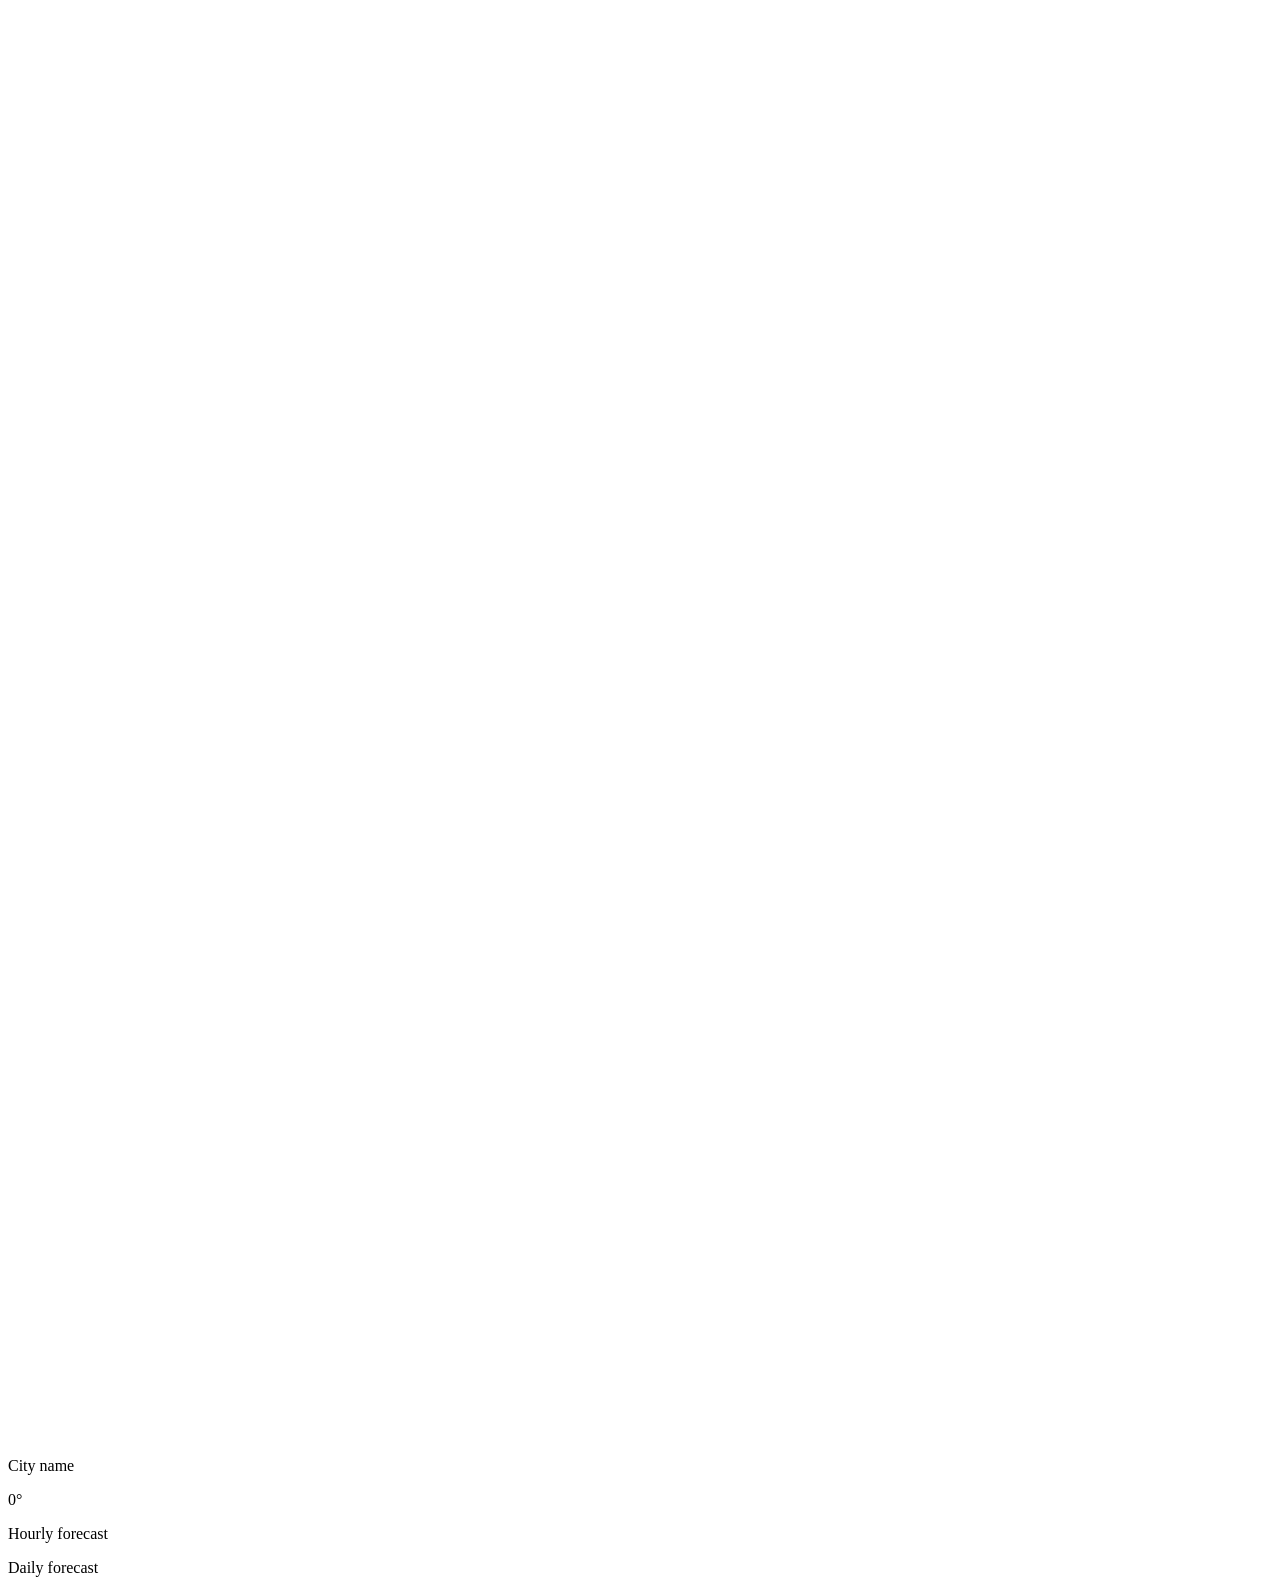
==== weather/index.html @ d427a945 "Create index.html" ====
<!DOCTYPE html>
<html lang="en">
<head>
    <meta charset="UTF-8">
    <meta name="viewport" content="width=device-width, initial-scale=1">
    <title>Weather app</title>

    <link rel="preconnect" href="https://fonts.googleapis.com">
    <link rel="preconnect" href="https://fonts.gstatic.com" crossorigin>
    <link href="https://fonts.googleapis.com/css2?family=Host+Grotesk:ital,wght@0,300..800;1,300..800&family=Nunito+Sans:ital,opsz,wght@0,6..12,200..1000;1,6..12,200..1000&display=swap" rel="stylesheet">
    <link rel="stylesheet" type="text/css" href="./styles.css">
    <script src="https://code.jquery.com/jquery-3.7.1.js"></script>
    <script type="text/javascript" src="./scripts.js"></script>
</head>
<body>
    <div id="weather-background" weather="clear" time="dawn" transition="transition-0">
        <div id="sun"></div>
        <svg class="cloud" type="round" viewBox="0 0 509 287" fill="none" xmlns="http://www.w3.org/2000/svg" preserveAspectRatio="none">
            <path class="base" d="M0 160L30 256L46 274L146 246C156 254 180 272.8 196 284C216 298 266 256 276 256C286 256 327.5 238 361.5 256C395.5 274 418 234 460 256C502 278 496 218 506 196C516 174 488 138 476 112C464 86 414 60 404 42C396 27.6 322 36 286 42L212 12L176 0H146L104 42V76L46 112L0 160Z"/>
            <path class="base-secondary" d="M0 160L30 256L46 274L146 246C156 254 180 272.8 196 284C216 298 266 256 276 256C286 256 327.5 238 361.5 256C395.5 274 418 234 460 256C502 278 496 218 506 196C516 174 488 138 476 112C464 86 414 60 404 42C396 27.6 322 36 286 42L212 12L176 0H146L104 42V76L46 112L0 160Z"/>
            <path class="shadow" d="M44 181.666H142L236 219.666L330 203.666L442 181.666L507.89 188.854C507.587 191.243 506.975 193.521 506 195.666C496 217.666 502 277.666 460 255.666C418 233.666 396 273.666 362 255.666C328 237.666 286 255.666 276 255.666C266 255.666 216 297.666 196 283.666C180 272.466 156 253.666 146 245.666L46 273.666L30 255.666L0 159.666L0.637695 159L44 181.666Z"/>
            <path class="shadow-secondary" d="M44 181.666H142L236 219.666L330 203.666L442 181.666L507.89 188.854C507.587 191.243 506.975 193.521 506 195.666C496 217.666 502 277.666 460 255.666C418 233.666 396 273.666 362 255.666C328 237.666 286 255.666 276 255.666C266 255.666 216 297.666 196 283.666C180 272.466 156 253.666 146 245.666L46 273.666L30 255.666L0 159.666L0.637695 159L44 181.666Z"/>
        </svg>
        <svg class="cloud" type="round" viewBox="0 0 509 287" fill="none" xmlns="http://www.w3.org/2000/svg" preserveAspectRatio="none">
            <path class="base" d="M0 160L30 256L46 274L146 246C156 254 180 272.8 196 284C216 298 266 256 276 256C286 256 327.5 238 361.5 256C395.5 274 418 234 460 256C502 278 496 218 506 196C516 174 488 138 476 112C464 86 414 60 404 42C396 27.6 322 36 286 42L212 12L176 0H146L104 42V76L46 112L0 160Z"/>
            <path class="base-secondary" d="M0 160L30 256L46 274L146 246C156 254 180 272.8 196 284C216 298 266 256 276 256C286 256 327.5 238 361.5 256C395.5 274 418 234 460 256C502 278 496 218 506 196C516 174 488 138 476 112C464 86 414 60 404 42C396 27.6 322 36 286 42L212 12L176 0H146L104 42V76L46 112L0 160Z"/>
            <path class="shadow" d="M44 181.666H142L236 219.666L330 203.666L442 181.666L507.89 188.854C507.587 191.243 506.975 193.521 506 195.666C496 217.666 502 277.666 460 255.666C418 233.666 396 273.666 362 255.666C328 237.666 286 255.666 276 255.666C266 255.666 216 297.666 196 283.666C180 272.466 156 253.666 146 245.666L46 273.666L30 255.666L0 159.666L0.637695 159L44 181.666Z"/>
            <path class="shadow-secondary" d="M44 181.666H142L236 219.666L330 203.666L442 181.666L507.89 188.854C507.587 191.243 506.975 193.521 506 195.666C496 217.666 502 277.666 460 255.666C418 233.666 396 273.666 362 255.666C328 237.666 286 255.666 276 255.666C266 255.666 216 297.666 196 283.666C180 272.466 156 253.666 146 245.666L46 273.666L30 255.666L0 159.666L0.637695 159L44 181.666Z"/>
        </svg>
    </div>
    <div id="screen">
        <div class="bokeh"></div>
        <div class="bokeh"></div>
        <div class="bokeh"></div>
        <div class="bokeh"></div>
        <div class="bokeh"></div>
        <div class="weather" wind="none" type="rain" style="display: none">
            <div class="particle"></div>
            <div class="particle"></div>
            <div class="particle"></div>
            <div class="particle"></div>
            <div class="particle"></div>
            <div class="particle"></div>
            <div class="particle"></div>
            <div class="particle"></div>
            <div class="particle"></div>
            <div class="particle"></div>
            <div class="particle"></div>
            <div class="particle"></div>
            <div class="particle"></div>
            <div class="particle"></div>
            <div class="particle"></div>
        </div>
    </div>
    <div id="UI">
        <div id="top-section">
            <p id="city-name">City name</p>
            <p id="current-temp">0°</p>
        </div>
        <div id="hourly-forecast">
            <p class="forecast-heading">Hourly forecast</p>
            <div class="tiles"></div>
        </div>
        <div id="daily-forecast">
            <p class="forecast-heading">Daily forecast</p>
            <div class="tiles"></div>
        </div>
    </div>
</body>
</html>
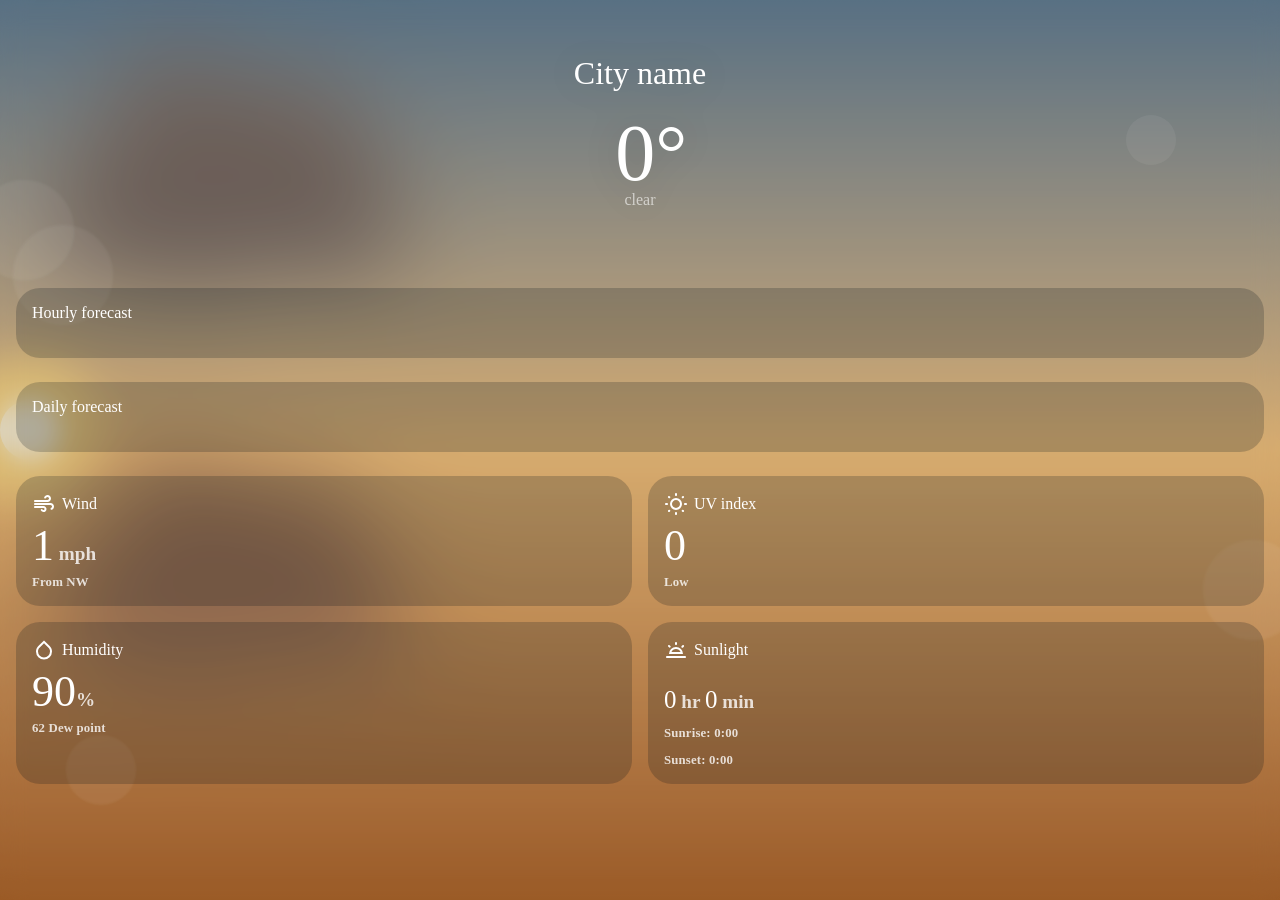
==== commit d5eb49c0: "Update index.html" ====
--- a/weather/index.html
+++ b/weather/index.html
@@ -56,6 +56,7 @@
         <div id="top-section">
             <p id="city-name">City name</p>
             <p id="current-temp">0°</p>
+            <p id="weather-description">clear</p>
         </div>
         <div id="hourly-forecast">
             <p class="forecast-heading">Hourly forecast</p>
@@ -65,6 +66,41 @@
             <p class="forecast-heading">Daily forecast</p>
             <div class="tiles"></div>
         </div>
+        <div id="additional-detail">
+            <div id="wind" class="large-tile">
+                <div class="heading-group">
+                    <svg class="icon" xmlns="http://www.w3.org/2000/svg" height="24px" viewBox="0 -960 960 960" width="24px" fill="#1f1f1f"><path d="M460-160q-32 0-59.5-16T356-220q-11-20-.5-40t32.5-20q13 0 23 8t18 18q5 7 13.5 10.5T460-240q17 0 28.5-11.5T500-280q0-17-11.5-28.5T460-320H120q-17 0-28.5-11.5T80-360q0-17 11.5-28.5T120-400h340q50 0 85 35t35 85q0 50-35 85t-85 35ZM120-560q-17 0-28.5-11.5T80-600q0-17 11.5-28.5T120-640h500q25 0 42.5-17.5T680-700q0-25-17.5-42.5T620-760q-16 0-30 7.5T568-731q-7 12-17 21.5t-24 9.5q-20 0-32.5-15t-6.5-32q14-42 50.5-67.5T620-840q58 0 99 41t41 99q0 58-41 99t-99 41H120Zm678 308q-20 9-39-2.5T740-288q0-14 9.5-23.5T771-328q14-8 21.5-22t7.5-30q0-25-17.5-42.5T740-440H120q-17 0-28.5-11.5T80-480q0-17 11.5-28.5T120-520h620q58 0 99 41t41 99q0 42-22 76.5T798-252Z"/></svg>
+                    <p class="forecast-heading">Wind</p>
+                </div>
+                <p class="result"><span class="big-number">1</span> mph</p>
+                <p class="result-caption">From NW</p>
+            </div>
+            <div id="uv-index" class="large-tile">
+                <div class="heading-group">
+                    <svg class="icon" xmlns="http://www.w3.org/2000/svg" height="24px" viewBox="0 -960 960 960" width="24px" fill="#1f1f1f"><path d="M440-840v-40q0-17 11.5-28.5T480-920q17 0 28.5 11.5T520-880v40q0 17-11.5 28.5T480-800q-17 0-28.5-11.5T440-840Zm0 760v-40q0-17 11.5-28.5T480-160q17 0 28.5 11.5T520-120v40q0 17-11.5 28.5T480-40q-17 0-28.5-11.5T440-80Zm440-360h-40q-17 0-28.5-11.5T800-480q0-17 11.5-28.5T840-520h40q17 0 28.5 11.5T920-480q0 17-11.5 28.5T880-440Zm-760 0H80q-17 0-28.5-11.5T40-480q0-17 11.5-28.5T80-520h40q17 0 28.5 11.5T160-480q0 17-11.5 28.5T120-440Zm670-293-14 14q-11 11-27.5 11T720-720q-11-11-11.5-27.5T719-776l15-15q11-12 28-12t29 12q12 12 11.5 29T790-733ZM241-184l-15 15q-11 12-28 12t-29-12q-12-12-11.5-29t12.5-29l14-14q11-11 27.5-11t28.5 12q11 11 11.5 27.5T241-184Zm492 14-14-14q-11-11-11-27.5t12-28.5q11-11 27.5-11.5T776-241l15 15q12 11 12 28t-12 29q-12 12-29 11.5T733-170ZM184-719l-15-15q-12-11-12-28t12-29q12-12 29-11.5t29 12.5l14 14q11 11 11 27.5T240-720q-11 11-27.5 11.5T184-719Zm126 409q-70-70-70-170t70-170q70-70 170-70t170 70q70 70 70 170t-70 170q-70 70-170 70t-170-70Zm283.5-56.5Q640-413 640-480t-46.5-113.5Q547-640 480-640t-113.5 46.5Q320-547 320-480t46.5 113.5Q413-320 480-320t113.5-46.5ZM480-480Z"/></svg>
+                    <p class="forecast-heading">UV index</p>
+                </div>
+                <p class="result"><span class="big-number">0</span></p>
+                <p class="result-caption">Low</p>
+            </div>
+            <div id="humidity" class="large-tile">
+                <div class="heading-group">
+                    <svg class="icon" xmlns="http://www.w3.org/2000/svg" height="24px" viewBox="0 -960 960 960" width="24px" fill="#1f1f1f"><path d="M480-100q-133 0-226.5-92T160-416q0-63 24.5-120.5T254-638l226-222 226 222q45 44 69.5 101.5T800-416q0 132-93.5 224T480-100Zm170-148.5Q720-317 720-416q0-47-18-89.5T650-580L480-748 310-580q-34 32-52 74.5T240-416q0 99 70 167.5T480-180q100 0 170-68.5Z"/></svg>
+                    <p class="forecast-heading">Humidity</p>
+                </div>
+                <p class="result"><span class="big-number">90</span>%</p>
+                <p class="result-caption">62 Dew point</p>
+            </div>
+            <div id="sunlight" class="large-tile">
+                <div class="heading-group">
+                    <svg class="icon" xmlns="http://www.w3.org/2000/svg" height="24px" viewBox="0 -960 960 960" width="24px" fill="#1f1f1f"><path d="M792-670q11 11 11 28t-11 28l-29 29q-12 12-28.5 12T706-585q-12-12-11.5-28.5T707-642l29-29q12-11 28.5-10.5T792-670ZM120-160q-17 0-28.5-11.5T80-200q0-17 11.5-28.5T120-240h720q17 0 28.5 11.5T880-200q0 17-11.5 28.5T840-160H120Zm388.5-628.5Q520-777 520-760v40q0 17-11.5 28.5T480-680q-17 0-28.5-11.5T440-720v-40q0-17 11.5-28.5T480-800q17 0 28.5 11.5ZM170-672q11-11 28-11t28 11l29 29q12 12 12 28.5T255-586q-12 11-29 11t-28-12l-29-29q-11-12-10.5-28.5T170-672Zm127 272h366q-23-54-72-87t-111-33q-62 0-111 33t-72 87Zm-97 80q0-117 81.5-198.5T480-600q117 0 198.5 81.5T760-320H200Zm280-80Z"/></svg>
+                    <p class="forecast-heading">Sunlight</p>
+                </div>
+                <p class="result"><span id="day-hours" class="big-number">0</span> hr <span id="day-minutes" class="big-number">0</span> min</p>
+                <p class="result-caption">Sunrise: <span id="sunrise">0:00</span></p>
+                <p class="result-caption">Sunset: <span id="sunset">0:00</span></p>
+            </div>
+        </div>
     </div>
 </body>
 </html>
--- a/weather/styles.css
+++ b/weather/styles.css
@@ -0,0 +1,997 @@
+:root {
+    --bg-clear-dawn-a: rgb(90, 114, 133);
+    --bg-clear-dawn-b: rgb(249, 189, 108);
+    --bg-clear-dawn-c: rgb(173, 87, 16);
+    --bg-clear-day-a: rgb(145, 202, 255);
+    --bg-clear-day-b: rgb(166, 212, 255);
+    --bg-clear-day-c: rgb(188, 223, 255);
+    --bg-clear-dusk-a: rgb(135, 130, 178);
+    --bg-clear-dusk-b: rgb(215, 84, 105);
+    --bg-clear-dusk-c: rgb(204, 126, 38);
+    --bg-clear-night-a: rgb(14, 37, 58);
+    --bg-clear-night-b: rgb(27, 54, 78);
+    --bg-clear-night-c: rgb(41, 71, 99);
+    --bg-cloudy-dawn-a: rgb(124, 149, 172);
+    --bg-cloudy-dawn-b: rgb(133, 140, 166);
+    --bg-cloudy-dawn-c: rgb(208, 135, 95);
+    --bg-cloudy-day-a: rgb(124, 149, 172);
+    --bg-cloudy-day-b: rgb(109, 135, 159);
+    --bg-cloudy-day-c: rgb(95, 121, 146);
+    --bg-cloudy-dusk-a: rgb(30, 44, 58);
+    --bg-cloudy-dusk-b: rgb(67, 51, 45);
+    --bg-cloudy-dusk-c: rgb(104, 58, 33);
+    --bg-cloudy-night-a: rgb(42, 55, 66);
+    --bg-cloudy-night-b: rgb(27, 40, 51);
+    --bg-cloudy-night-c: rgb(12, 25, 36);
+    --clear-dawn-cloud-base-1: rgb(114, 91, 78);
+    --clear-dawn-cloud-shadow-1: rgb(255, 227, 175);
+    --clear-dawn-cloud-base-2: rgb(158, 104, 67);
+    --clear-dawn-cloud-shadow-2: rgb(252, 204, 114);
+    --clear-day-cloud-base-1: rgb(255, 255, 255);
+    --clear-day-cloud-shadow-1: rgb(186, 222, 255);
+    --clear-day-cloud-base-2: var(--clear-day-cloud-base-1);
+    --clear-day-cloud-shadow-2: var(--clear-day-cloud-shadow-1);
+    --clear-dusk-cloud-base-1: rgb(139, 101, 148);
+    --clear-dusk-cloud-shadow-1: rgb(254, 100, 126);
+    --clear-dusk-cloud-base-2: rgb(175, 90, 90);
+    --clear-dusk-cloud-shadow-2: rgb(254, 172, 100);
+    --clear-night-cloud-base-1: rgb(35, 62, 87);
+    --clear-night-cloud-shadow-1: rgb(43, 67, 89);
+    --clear-night-cloud-base-2: var(--clear-night-cloud-base-1);
+    --clear-night-cloud-shadow-2: var(--clear-night-cloud-shadow-1);
+    --cloudy-dawn-cloud-base-1: rgb(140, 163, 186);
+    --cloudy-dawn-cloud-shadow-1: rgb(190, 155, 115);
+    --cloudy-dawn-cloud-base-2: var(--cloudy-dawn-cloud-base-1);
+    --cloudy-dawn-cloud-shadow-2: var(--cloudy-dawn-cloud-shadow-1);
+    --cloudy-day-cloud-base-1: rgb(140, 163, 186);
+    --cloudy-day-cloud-shadow-1: rgb(98, 127, 156);
+    --cloudy-day-cloud-base-2: var(--cloudy-day-cloud-base-1);
+    --cloudy-day-cloud-shadow-2: var(--cloudy-day-cloud-shadow-1);
+    --cloudy-dusk-cloud-base-1: rgb(46, 60, 71);
+    --cloudy-dusk-cloud-shadow-1: rgb(107, 72, 42);
+    --cloudy-dusk-cloud-base-2: var(--cloudy-dusk-cloud-base-1);
+    --cloudy-dusk-cloud-shadow-2: var(--cloudy-dusk-cloud-shadow-1);
+    --cloudy-night-cloud-base-1: rgb(46, 60, 71);
+    --cloudy-night-cloud-shadow-1: rgb(16, 27, 36);
+    --cloudy-night-cloud-base-2: var(--cloudy-night-cloud-base-1);
+    --cloudy-night-cloud-shadow-2: var(--cloudy-night-cloud-shadow-1);
+}
+
+:root [weather="clear"][time="dawn"] {
+    --bg-base: linear-gradient(to bottom,
+    rgb(from var(--bg-clear-dawn-a) r g b / 1),
+    rgb(from var(--bg-clear-dawn-b) r g b / 1),
+    rgb(from var(--bg-clear-dawn-c) r g b / 1));
+    --bg-secondary: linear-gradient(to bottom,
+    rgb(from var(--bg-clear-day-a) r g b / var(--bg-secondary-opacity)),
+    rgb(from var(--bg-clear-day-b) r g b / var(--bg-secondary-opacity)),
+    rgb(from var(--bg-clear-day-c) r g b / var(--bg-secondary-opacity)));
+
+    --cloud-base-1: rgb(from var(--clear-dawn-cloud-base-1) r g b / 1);
+    --cloud-base-1-secondary: rgb(from var(--clear-day-cloud-base-1) r g b / var(--bg-secondary-opacity));
+    --cloud-base-2: rgb(from var(--clear-dawn-cloud-base-2) r g b / 1);
+    --cloud-base-2-secondary: rgb(from var(--clear-day-cloud-base-2) r g b / var(--bg-secondary-opacity));
+
+    --sun-base: #FFEDCA;
+    --sun-glow: rgba(255, 211, 116, 80);
+    --sun-base-secondary: #FFFFFF;
+    --sun-glow-secondary: rgba(255, 237, 199, 20);
+    --sun-opacity: 1;
+}
+
+:root [weather="clear"][time="day"] {
+    --bg-base: linear-gradient(to bottom,
+    rgb(from var(--bg-clear-day-a) r g b / 1),
+    rgb(from var(--bg-clear-day-b) r g b / 1),
+    rgb(from var(--bg-clear-day-c) r g b / 1));
+    --bg-secondary: linear-gradient(to bottom,
+    rgb(from var(--bg-clear-dusk-a) r g b / var(--bg-secondary-opacity)),
+    rgb(from var(--bg-clear-dusk-b) r g b / var(--bg-secondary-opacity)),
+    rgb(from var(--bg-clear-dusk-c) r g b / var(--bg-secondary-opacity)));
+
+    --cloud-base-1: rgb(from var(--clear-day-cloud-base-1) r g b / 1);
+    --cloud-base-1-secondary: rgb(from var(--clear-dusk-cloud-base-1) r g b / var(--bg-secondary-opacity));
+    --cloud-base-2: rgb(from var(--clear-day-cloud-base-2) r g b / 1);
+    --cloud-base-2-secondary: rgb(from var(--clear-dusk-cloud-base-2) r g b / var(--bg-secondary-opacity));
+
+    --sun-base: #FFFFFF;
+    --sun-glow: rgba(255, 237, 199, 20);
+    --sun-base-secondary: #FFE1A8;
+    --sun-glow-secondary: rgba(255, 156, 85, 80);
+    --sun-opacity: 1;
+}
+
+:root [weather="clear"][time="dusk"] {
+    --bg-base: linear-gradient(to bottom,
+    rgb(from var(--bg-clear-dusk-a) r g b / 1),
+    rgb(from var(--bg-clear-dusk-b) r g b / 1),
+    rgb(from var(--bg-clear-dusk-c) r g b / 1));
+    --bg-secondary: linear-gradient(to bottom,
+    rgb(from var(--bg-clear-night-a) r g b / var(--bg-secondary-opacity)),
+    rgb(from var(--bg-clear-night-b) r g b / var(--bg-secondary-opacity)),
+    rgb(from var(--bg-clear-night-c) r g b / var(--bg-secondary-opacity)));
+
+    --cloud-base-1: rgb(from var(--clear-dusk-cloud-base-1) r g b / 1);
+    --cloud-base-1-secondary: rgb(from var(--clear-night-cloud-base-1) r g b / var(--bg-secondary-opacity));
+    --cloud-base-2: rgb(from var(--clear-dusk-cloud-base-2) r g b / 1);
+    --cloud-base-2-secondary: rgb(from var(--clear-night-cloud-base-2) r g b / var(--bg-secondary-opacity));
+
+    --sun-base: #FFE1A8;
+    --sun-glow: rgba(255, 156, 85, 80);
+    --sun-base-secondary: #FFE1A8;
+    --sun-glow-secondary: rgba(255, 156, 85, 80);
+    --sun-opacity: calc(1 - var(--bg-secondary-opacity));
+}
+
+:root [weather="clear"][time="night"] {
+    --bg-base: linear-gradient(to bottom,
+    rgb(from var(--bg-clear-night-a) r g b / 1),
+    rgb(from var(--bg-clear-night-b) r g b / 1),
+    rgb(from var(--bg-clear-night-c) r g b / 1));
+    --bg-secondary: linear-gradient(to bottom,
+    rgb(from var(--bg-clear-dawn-a) r g b / var(--bg-secondary-opacity)),
+    rgb(from var(--bg-clear-dawn-b) r g b / var(--bg-secondary-opacity)),
+    rgb(from var(--bg-clear-dawn-c) r g b / var(--bg-secondary-opacity)));
+
+    --cloud-base-1: rgb(from var(--clear-night-cloud-base-1) r g b / 1);
+    --cloud-base-1-secondary: rgb(from var(--clear-dawn-cloud-base-1) r g b / var(--bg-secondary-opacity));
+    --cloud-base-2: rgb(from var(--clear-night-cloud-base-2) r g b / 1);
+    --cloud-base-2-secondary: rgb(from var(--clear-dawn-cloud-base-2) r g b / var(--bg-secondary-opacity));
+
+    --sun-base: #FFEDCA;
+    --sun-glow: rgba(255, 211, 116, 80);
+    --sun-base-secondary: transparent;
+    --sun-glow-secondary: rgba(255, 156, 85, 0);
+    --sun-opacity: calc(0 + var(--bg-secondary-opacity));
+}
+
+:root [weather="cloudy"][time="dawn"] {
+    --bg-base: linear-gradient(to bottom,
+    rgb(from var(--bg-cloudy-dawn-a) r g b / 1),
+    rgb(from var(--bg-cloudy-dawn-b) r g b / 1),
+    rgb(from var(--bg-cloudy-dawn-c) r g b / 1));
+    --bg-secondary: linear-gradient(to bottom,
+    rgb(from var(--bg-cloudy-day-a) r g b / var(--bg-secondary-opacity)),
+    rgb(from var(--bg-cloudy-day-b) r g b / var(--bg-secondary-opacity)),
+    rgb(from var(--bg-cloudy-day-c) r g b / var(--bg-secondary-opacity)));
+
+    --cloud-base-1: rgb(from var(--cloudy-dawn-cloud-base-1) r g b / 1);
+    --cloud-base-1-secondary: rgb(from var(--cloudy-day-cloud-base-1) r g b / var(--bg-secondary-opacity));
+    --cloud-base-2: rgb(from var(--cloudy-dawn-cloud-base-2) r g b / 1);
+    --cloud-base-2-secondary: rgb(from var(--cloudy-day-cloud-base-2) r g b / var(--bg-secondary-opacity));
+
+    --sun-base: transparent;
+    --sun-glow: rgba(255, 156, 85, 0);
+    --sun-base-secondary: transparent;
+    --sun-glow-secondary: rgba(255, 156, 85, 0);
+    --sun-opacity: 0;
+}
+
+:root [weather="cloudy"][time="day"] {
+    --bg-base: linear-gradient(to bottom,
+    rgb(from var(--bg-cloudy-day-a) r g b / 1),
+    rgb(from var(--bg-cloudy-day-b) r g b / 1),
+    rgb(from var(--bg-cloudy-day-c) r g b / 1));
+    --bg-secondary: linear-gradient(to bottom,
+    rgb(from var(--bg-cloudy-dusk-a) r g b / var(--bg-secondary-opacity)),
+    rgb(from var(--bg-cloudy-dusk-b) r g b / var(--bg-secondary-opacity)),
+    rgb(from var(--bg-cloudy-dusk-c) r g b / var(--bg-secondary-opacity)));
+
+    --cloud-base-1: rgb(from var(--cloudy-day-cloud-base-1) r g b / 1);
+    --cloud-base-1-secondary: rgb(from var(--cloudy-dusk-cloud-base-1) r g b / var(--bg-secondary-opacity));
+    --cloud-base-2: rgb(from var(--cloudy-day-cloud-base-2) r g b / 1);
+    --cloud-base-2-secondary: rgb(from var(--cloudy-dusk-cloud-base-2) r g b / var(--bg-secondary-opacity));
+
+    --sun-base: transparent;
+    --sun-glow: rgba(255, 156, 85, 0);
+    --sun-base-secondary: transparent;
+    --sun-glow-secondary: rgba(255, 156, 85, 0);
+    --sun-opacity: 0;
+}
+
+:root [weather="cloudy"][time="dusk"] {
+    --bg-base: linear-gradient(to bottom,
+    rgb(from var(--bg-cloudy-dusk-a) r g b / 1),
+    rgb(from var(--bg-cloudy-dusk-b) r g b / 1),
+    rgb(from var(--bg-cloudy-dusk-c) r g b / 1));
+    --bg-secondary: linear-gradient(to bottom,
+    rgb(from var(--bg-cloudy-night-a) r g b / var(--bg-secondary-opacity)),
+    rgb(from var(--bg-cloudy-night-b) r g b / var(--bg-secondary-opacity)),
+    rgb(from var(--bg-cloudy-night-c) r g b / var(--bg-secondary-opacity)));
+
+    --cloud-base-1: rgb(from var(--cloudy-dusk-cloud-base-1) r g b / 1);
+    --cloud-base-1-secondary: rgb(from var(--cloudy-night-cloud-base-1) r g b / var(--bg-secondary-opacity));
+    --cloud-base-2: rgb(from var(--cloudy-dusk-cloud-base-2) r g b / 1);
+    --cloud-base-2-secondary: rgb(from var(--cloudy-night-cloud-base-2) r g b / var(--bg-secondary-opacity));
+
+    --sun-base: transparent;
+    --sun-glow: rgba(255, 156, 85, 0);
+    --sun-base-secondary: transparent;
+    --sun-glow-secondary: rgba(255, 156, 85, 0);
+    --sun-opacity: 0;
+}
+
+:root [weather="cloudy"][time="night"] {
+    --bg-base: linear-gradient(to bottom,
+    rgb(from var(--bg-cloudy-night-a) r g b / 1),
+    rgb(from var(--bg-cloudy-night-b) r g b / 1),
+    rgb(from var(--bg-cloudy-night-c) r g b / 1));
+    --bg-secondary: linear-gradient(to bottom,
+    rgb(from var(--bg-cloudy-dawn-a) r g b / var(--bg-secondary-opacity)),
+    rgb(from var(--bg-cloudy-dawn-b) r g b / var(--bg-secondary-opacity)),
+    rgb(from var(--bg-cloudy-dawn-c) r g b / var(--bg-secondary-opacity)));
+
+    --cloud-base-1: rgb(from var(--cloudy-night-cloud-base-1) r g b / 1);
+    --cloud-base-1-secondary: rgb(from var(--cloudy-dawn-cloud-base-1) r g b / var(--bg-secondary-opacity));
+    --cloud-base-2: rgb(from var(--cloudy-night-cloud-base-2) r g b / 1);
+    --cloud-base-2-secondary: rgb(from var(--cloudy-dawn-cloud-base-2) r g b / var(--bg-secondary-opacity));
+
+    --sun-base: transparent;
+    --sun-glow: rgba(255, 156, 85, 0);
+    --sun-base-secondary: transparent;
+    --sun-glow-secondary: rgba(255, 156, 85, 0);
+    --sun-opacity: 0;
+}
+
+:root [transition="transition-0"] {
+    --bg-secondary-opacity: 0;
+    --sun-up: 0;
+    --sun-down: 1;
+}
+
+:root [transition="transition-10"] {
+    --bg-secondary-opacity: 0.1;
+    --sun-up: 0.1;
+    --sun-down: 0.9;
+}
+
+:root [transition="transition-20"] {
+    --bg-secondary-opacity: 0.2;
+    --sun-up: 0.2;
+    --sun-down: 0.8;
+}
+
+:root [transition="transition-30"] {
+    --bg-secondary-opacity: 0.3;
+    --sun-up: 0.3;
+    --sun-down: 0.7;
+}
+
+:root [transition="transition-40"] {
+    --bg-secondary-opacity: 0.4;
+    --sun-up: 0.4;
+    --sun-down: 0.6;
+}
+
+:root [transition="transition-50"] {
+    --bg-secondary-opacity: 0.5;
+    --sun-up: 0.5;
+    --sun-down: 0.5;
+}
+
+:root [transition="transition-60"] {
+    --bg-secondary-opacity: 0.6;
+    --sun-up: 0.6;
+    --sun-down: 0.4;
+}
+
+:root [transition="transition-70"] {
+    --bg-secondary-opacity: 0.7;
+    --sun-up: 0.7;
+    --sun-down: 0.3;
+}
+
+:root [transition="transition-80"] {
+    --bg-secondary-opacity: 0.8;
+    --sun-up: 0.8;
+    --sun-down: 0.2;
+}
+
+:root [transition="transition-90"] {
+    --bg-secondary-opacity: 0.9;
+    --sun-up: 0.9;
+    --sun-down: 0.1;
+}
+
+#top-section {
+    display: flex;
+    min-height: 200px;
+    padding: 24px;
+    flex-direction: column;
+    gap: 16px;
+    align-items: center;
+    justify-content: center;
+    filter: drop-shadow(0px 0px  16px rgba(0, 0, 0, 0.125));
+}
+
+#top-section #city-name {
+    font-size: 2rem;
+    margin: 0;
+}
+
+#top-section #current-temp {
+    font-size: 5rem;
+    margin: 0;
+    margin-left: 0.28em;
+}
+
+.weather {
+    height: 100%;
+}
+
+.weather[wind="none"] {
+
+}
+
+.weather[wind="wind"] {
+    rotate: 17deg;
+}
+
+[type="rain"] .particle {
+    height: 148px;
+    width: 1px;
+    border-radius: 148px;
+    background-color: white;
+    opacity: 0.08;
+    left: 40px;
+    top: 30px;
+    position: absolute;
+    animation: rain 0.35s linear infinite;
+}
+
+[type="snow"] .particle {
+    height: 6px;
+    width: 6px;
+    border-radius: 148px;
+    background-color: white;
+    opacity: 0.75;
+    left: 40px;
+    top: 30px;
+    position: absolute;
+    animation: snow 3s linear infinite;
+}
+
+[type="rain"] .particle:nth-child(12n) {
+    left: 25%;
+    animation-delay: -0.05s;
+    animation-duration: 0.38s;
+}
+
+[type="rain"] .particle:nth-child(12n + 1) {
+    left: 45%;
+    animation-delay: -0.1s;
+}
+
+[type="rain"] .particle:nth-child(12n + 2) {
+    left: 60%;
+    animation-delay: -0.025s;
+    animation-duration: 0.45s;
+}
+
+[type="rain"] .particle:nth-child(12n + 3) {
+    left: 85%;
+    animation-delay: -0.075s;
+    animation-duration: 0.38s;
+}
+
+[type="rain"] .particle:nth-child(12n + 4) {
+    left: 15%;
+    animation-delay: -0.0025s;
+    animation-duration: 0.4s;
+}
+
+[type="rain"] .particle:nth-child(12n + 5) {
+    left: 20%;
+    animation-delay: -0.063s;
+}
+
+[type="rain"] .particle:nth-child(12n + 6) {
+    left: 55%;
+    animation-delay: -0.042s;
+    animation-duration: 0.39s;
+}
+
+[type="rain"] .particle:nth-child(12n + 7) {
+    left: 95%;
+    animation-delay: -0.25s;
+    animation-duration: 0.4s;
+}
+
+[type="rain"] .particle:nth-child(12n + 8) {
+    left: 82%;
+    animation-delay: -0.05s;
+    animation-duration: 0.5s;
+}
+
+[type="rain"] .particle:nth-child(12n) {
+    left: 25%;
+    animation-delay: -0.05s;
+    animation-duration: 0.38s;
+}
+
+[type="rain"] .particle:nth-child(12n + 1) {
+    left: 45%;
+    animation-delay: -0.1s;
+}
+
+[type="rain"] .particle:nth-child(12n + 2) {
+    left: 60%;
+    animation-delay: -0.025s;
+    animation-duration: 0.45s;
+}
+
+[type="rain"] .particle:nth-child(12n + 3) {
+    left: 85%;
+    animation-delay: -0.075s;
+    animation-duration: 0.38s;
+}
+
+[type="rain"] .particle:nth-child(12n + 4) {
+    left: 15%;
+    animation-delay: -0.0025s;
+    animation-duration: 0.4s;
+}
+
+[type="rain"] .particle:nth-child(12n + 5) {
+    left: 20%;
+    animation-delay: -0.063s;
+}
+
+[type="rain"] .particle:nth-child(12n + 6) {
+    left: 55%;
+    animation-delay: -0.042s;
+    animation-duration: 0.39s;
+}
+
+[type="rain"] .particle:nth-child(12n + 7) {
+    left: 95%;
+    animation-delay: -0.25s;
+    animation-duration: 0.4s;
+}
+
+[type="rain"] .particle:nth-child(12n + 8) {
+    left: 82%;
+    animation-delay: -0.05s;
+    animation-duration: 0.5s;
+}
+
+[type="rain"] .particle:nth-child(12n) {
+    left: 25%;
+    animation-delay: -0.05s;
+    animation-duration: 0.38s;
+}
+
+[type="rain"] .particle:nth-child(12n + 1) {
+    left: 45%;
+    animation-delay: -0.1s;
+}
+
+[type="rain"] .particle:nth-child(12n + 2) {
+    left: 60%;
+    animation-delay: -0.025s;
+    animation-duration: 0.45s;
+}
+
+[type="rain"] .particle:nth-child(12n + 3) {
+    left: 85%;
+    animation-delay: -0.075s;
+    animation-duration: 0.38s;
+}
+
+[type="rain"] .particle:nth-child(12n + 4) {
+    left: 15%;
+    animation-delay: -0.0025s;
+    animation-duration: 0.4s;
+}
+
+[type="rain"] .particle:nth-child(12n + 5) {
+    left: 20%;
+    animation-delay: -0.063s;
+}
+
+[type="rain"] .particle:nth-child(12n + 6) {
+    left: 55%;
+    animation-delay: -0.042s;
+    animation-duration: 0.39s;
+}
+
+[type="rain"] .particle:nth-child(12n + 7) {
+    left: 95%;
+    animation-delay: -0.25s;
+    animation-duration: 0.4s;
+}
+
+[type="rain"] .particle:nth-child(12n + 8) {
+    left: 82%;
+    animation-delay: -0.05s;
+    animation-duration: 0.5s;
+}
+
+[type="rain"] .particle:nth-child(12n + 9) {
+    left: 51%;
+    animation-delay: -0.05s;
+    animation-duration: 0.58s;
+}
+
+[type="rain"] .particle:nth-child(12n + 10) {
+    left: 12%;
+    animation-delay: -0.05s;
+    animation-duration: 0.61s;
+}
+
+[type="snow"] .particle:nth-child(12n) {
+    left: 25%;
+    animation-delay: -0.05s;
+    animation-duration: 3.8s;
+}
+
+[type="snow"] .particle:nth-child(12n + 1) {
+    left: 45%;
+    animation-delay: -0.1s;
+    animation-duration: 4.2s;
+}
+
+[type="snow"] .particle:nth-child(12n + 2) {
+    left: 60%;
+    animation-delay: -0.025s;
+    animation-duration: 5s;
+}
+
+[type="snow"] .particle:nth-child(12n + 3) {
+    left: 85%;
+    animation-delay: -0.075s;
+    animation-duration: 3s;
+}
+
+[type="snow"] .particle:nth-child(12n + 4) {
+    left: 15%;
+    animation-delay: -0.0025s;
+    animation-duration: 4s;
+}
+
+[type="snow"] .particle:nth-child(12n + 5) {
+    left: 20%;
+    animation-delay: -0.063s;
+    animation-duration: 7.5s;
+}
+
+[type="snow"] .particle:nth-child(12n + 6) {
+    left: 55%;
+    animation-delay: -0.042s;
+    animation-duration: 3.5s;
+}
+
+[type="snow"] .particle:nth-child(12n + 7) {
+    left: 95%;
+    animation-delay: -0.25s;
+    animation-duration: 2.4s;
+}
+
+[type="snow"] .particle:nth-child(12n + 8) {
+    left: 82%;
+    animation-delay: -0.05s;
+    animation-duration: 6.5s;
+}
+
+[type="snow"] .particle:nth-child(12n + 9) {
+    left: 51%;
+    animation-delay: -0.05s;
+    animation-duration: 5.8s;
+}
+
+[type="snow"] .particle:nth-child(12n + 10) {
+    left: 12%;
+    animation-delay: -0.05s;
+    animation-duration: 6.1s;
+}
+
+#screen [type="snow"] .particle {
+    opacity: 0.45;
+}
+
+#screen .particle {
+    filter: blur(2px);
+    transform: translateX(-5%);
+}
+
+body {
+    height: 100%;
+    width: 100%;
+    box-sizing: border-box;
+    margin: 0;
+}
+
+#weather-background {
+    height: 100vh;
+    width: 100%;
+    box-sizing: border-box;
+    top: 0;
+    left: 0;
+    position: sticky;
+    background-image:
+            var(--bg-secondary),
+            var(--bg-base);
+    overflow: hidden;
+}
+
+#screen {
+    height: 100vh;
+    width: 100%;
+    box-sizing: border-box;
+    top: 0;
+    left: 0;
+    position: sticky;
+    background-color: rgb(80 107 126 / 0.2);
+    backdrop-filter: blur(12px);
+    overflow: hidden;
+    margin-top: -100vh;
+}
+
+#UI {
+    height: 100%;
+    width: 100%;
+    box-sizing: border-box;
+    top: 0;
+    left: 0;
+    position: absolute;
+    padding: 16px;
+    display: flex;
+    flex-direction: column;
+    gap: 24px;
+    overflow: scroll;
+    -ms-overflow-style: none;
+}
+
+.forecast-heading {
+    margin: 0px 0px 8px;
+    font-weight: 500;
+}
+
+#hourly-forecast, #daily-forecast, .large-tile {
+    background-color: rgb(2 17 27 / 0.2);
+    min-height: 70px;
+    border-radius: 24px;
+    display: flex;
+    flex-direction: column;
+    gap: 8px;
+    padding: 16px;
+    width: 100%;
+    box-sizing: border-box;
+    height: fit-content;
+    flex-shrink: 0;
+}
+
+.heading-group {
+    display: flex;
+    flex-direction: row;
+    gap: 6px;
+    align-items: center;
+}
+
+.result-caption {
+    font-size: 0.8rem;
+    font-weight: 600;
+    letter-spacing: 0.0125em;
+    opacity: 0.8;
+}
+
+#additional-detail {
+    display: flex;
+    flex-direction: row;
+    flex-wrap: wrap;
+    gap: 16px;
+}
+
+.large-tile {
+    width: calc(50% - 8px);
+    gap: 4px;
+}
+
+#humidity {
+    height: auto;
+}
+
+#sunlight {
+    height: unset;
+    gap: 12px;
+}
+
+#sunlight .heading-group {
+    margin-bottom: 12px;
+}
+
+#sunlight .result .big-number {
+    font-size: 1.3em;
+    font-weight: 500;
+}
+
+.large-tile p {
+    margin: 0;
+}
+
+.result {
+    font-size: 1.2rem;
+    font-weight: 600;
+    color: rgba(255, 255, 255, 0.8);
+}
+
+.result .big-number {
+    font-size: 2.75rem;
+    font-weight: 300;
+    opacity: 1;
+    color: rgba(255, 255, 255, 1);
+}
+
+#hourly-forecast .tiles, #daily-forecast .tiles {
+    border-radius: 8px;
+    display: flex;
+    flex-direction: row;
+    gap: 8px;
+    width: 100%;
+    box-sizing: border-box;
+    overflow-x: scroll;
+    overflow-y: hidden;
+    -webkit-overflow-scrolling: touch;
+    scrollbar: hidden;
+    -ms-overflow-style: none;  /* Internet Explorer 10+ */
+    scrollbar-width: none;
+    height: fit-content;
+}
+
+#hourly-forecast .tiles::-webkit-scrollbar {
+    display: none;  /* Older Safari and Chromium */
+}
+
+#weather-description {
+    margin-top: -24px;
+    opacity: 0.6;
+    font-weight: 500;
+}
+
+.tile {
+    display: flex;
+    flex-direction: column;
+    gap: 4px;
+    padding: 8px;
+    border-radius: 8px;
+    background-color: rgba(0, 0, 0, 0.2);
+    width: 72px;
+    height: fit-content;
+    box-sizing: border-box;
+    flex-shrink: 0;
+    justify-content: center;
+    align-items: center;
+}
+
+.tile .icon {
+    margin: 8px;
+}
+
+.tile p.temp-min, .tile p.temp-max {
+    font-weight: 500;
+}
+
+.tile p.time {
+    font-size: 0.8rem;
+    font-weight: 600;
+    letter-spacing: 0.025em;
+}
+
+.tile p.temp-min, p.time.date {
+    opacity: 0.55;
+}
+
+.tile p.temp-min {
+    font-size: 0.9;
+}
+
+.tile p {
+    margin: 0;
+}
+
+.icon path {
+    fill: #fff;
+}
+
+p {
+    font-family: 'Host Grotesk';
+    color: #fff;
+}
+
+.button-group {
+    display: flex;
+    flex-direction: row;
+    gap: 12px;
+}
+
+.button {
+    background-color: rgba(31, 40, 36, 0.25);
+    padding: 8px 24px;
+    border-radius: 56px;
+    width: fit-content;
+    margin-bottom: 24px;
+    cursor: pointer;
+}
+
+.button p {
+    margin: 0;
+    font-family: 'Host Grotesk';
+    color: #fff;
+}
+
+[weather="cloudy"] #sun {
+    display: none !important;
+    top: none !important;
+    left: none !important;
+}
+
+[time="dawn"] #sun {
+    top: calc(50vh - (50vh * var(--bg-secondary-opacity)));
+    left: calc(50vw - (50vw * var(--bg-secondary-opacity)));
+    left: calc(50vw * var(--bg-secondary-opacity));
+}
+
+[time="day"] #sun {
+    top: calc(50vh * var(--bg-secondary-opacity));
+    left: calc(50vw * var(--bg-secondary-opacity));
+    left: calc(50vw + (50vw * var(--bg-secondary-opacity)));
+}
+
+[time="dusk"] #sun {
+    top: calc(50vh + (50vh * var(--bg-secondary-opacity)));
+    left: calc(50vw + (50vw * var(--bg-secondary-opacity)));
+    left: calc(100vw - (50vw * var(--bg-secondary-opacity)));
+}
+
+[time="night"] #sun {
+    top: calc(100vh - (50vh * var(--bg-secondary-opacity)));
+    left: calc(100vw - (50vw * var(--bg-secondary-opacity)));
+    left: calc(50vw - (50vw * var(--bg-secondary-opacity)));
+}
+
+
+#sun {
+    height: 60px;
+    width: 60px;
+    border-radius: 200px;
+    background-color: var(--sun-base);
+    box-shadow: 0px 0px 40px 40px var(--sun-glow);
+    position: relative;
+    left: 40px;
+    opacity: var(--sun-opacity);
+    transform: translateY(-50px);
+}
+
+#sun:after {
+    position: absolute;
+    content: "";
+    top: 0;
+    left: 0;
+    height: 100%;
+    width: 100%;
+    border-radius: 200px;
+    background-color: var(--sun-base-secondary);
+    box-shadow: 0px 0px 40px 40px var(--sun-glow-secondary);
+    opacity: var(--bg-secondary-opacity);
+}
+
+.bokeh {
+    background-color: rgba(255, 255, 255, 0.06);
+    height: 100px;
+    width: 100px;
+    border-radius: 100px;
+    position: absolute;
+    top: 20%;
+    left: -2%;
+    animation: bokeh 3s linear infinite;
+    filter: blur(1.5px);
+}
+
+.bokeh:nth-child(2) {
+    top: 25%;
+    left: 1%;
+    animation-delay: -1.5s;
+}
+
+.bokeh:nth-child(3) {
+    top: 60%;
+    left: 94%;
+    animation-delay: -0.75s;
+}
+
+.bokeh:nth-child(4) {
+    transform: scale(70%);
+    top: 80%;
+    left: 4%;
+    animation-delay: -0.75s;
+}
+
+.bokeh:nth-child(5) {
+    transform: scale(50%);
+    top: 10%;
+    left: 86%;
+    animation-delay: -0.45s;
+}
+
+.cloud {
+    height: 200px;
+    width: 300px;
+    position: absolute;
+    top: 50px;
+    left: 50px;
+    filter: blur(48px);
+    animation: cloud 240s -100s linear infinite;
+}
+
+.cloud:nth-child(2) {
+    animation: cloud 240s -200s linear infinite;
+    top: 50%;
+}
+
+.cloud[type="round"] {
+    height: 250px;
+    width: 350px;
+}
+
+.cloud[type="thin"] {
+    height: 125px;
+    width: 420px;
+}
+
+.cloud[type="tiny"] {
+    height: 100px;
+    width: 175px;
+}
+
+.cloud path.base {
+    fill: var(--cloud-base-1);
+}
+
+.cloud path.shadow {
+    fill: var(--cloud-shadow-1);
+}
+
+.cloud path.base-secondary {
+    fill: var(--cloud-base-1-secondary);
+}
+
+.cloud path.shadow-secondary {
+    fill: var(--cloud-shadow-1-secondary);
+}
+
+.cloud:nth-child(2) path.base {
+    fill: var(--cloud-base-2);
+}
+
+.cloud:nth-child(2) path.shadow {
+    fill: var(--cloud-shadow-2);
+}
+
+.cloud:nth-child(2) path.base-secondary {
+    fill: var(--cloud-base-2-secondary);
+}
+
+.cloud:nth-child(2) path.shadow-secondary {
+    fill: var(--cloud-shadow-2-secondary);
+}
+
+@keyframes cloud {
+    0%   {left: -100%}
+    100% {left:  100%}
+}
+
+@keyframes bokeh {
+    0%   {opacity: 0.7}
+    50%  {opacity: 1.0}
+    100% {opacity: 0.7}
+}
+
+@keyframes rain {
+    0%   {top: -50%}
+    100% {top:  100%}
+}
+
+@keyframes snow {
+    0%   {top: -50%}
+    100% {top:  100%}
+}
